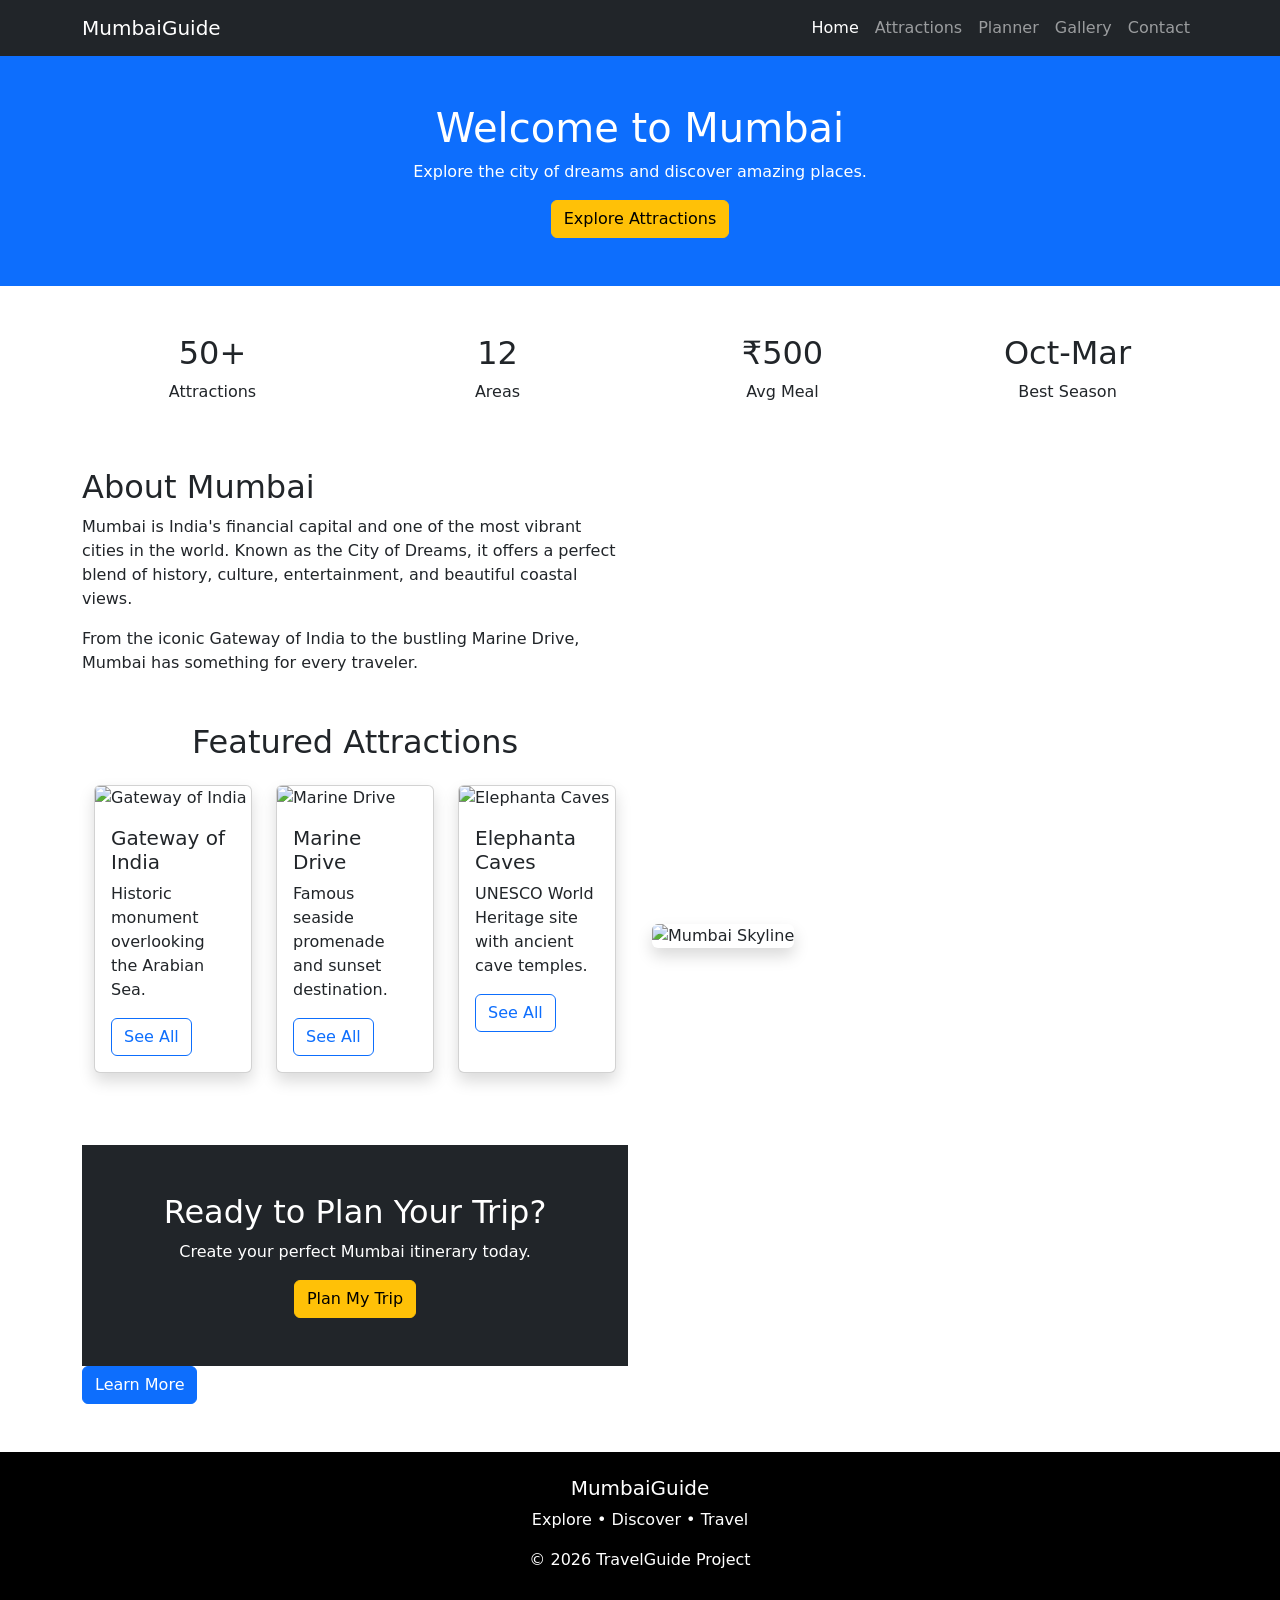
==== index.html @ 3b8d062c "feat: complete home page" ====
<!DOCTYPE html>
<html lang="en">
<head>
<meta charset="UTF-8">
<meta name="viewport" content="width=device-width, initial-scale=1.0">

<title>Mumbai Guide</title>

<link href="https://cdn.jsdelivr.net/npm/bootstrap@5.3.3/dist/css/bootstrap.min.css" rel="stylesheet">

</head>
<body>

<nav class="navbar navbar-expand-lg navbar-dark bg-dark">
<div class="container">

<a class="navbar-brand" href="#">
MumbaiGuide
</a>

<button class="navbar-toggler"
type="button"
data-bs-toggle="collapse"
data-bs-target="#navbarNav">

<span class="navbar-toggler-icon"></span>

</button>

<div class="collapse navbar-collapse" id="navbarNav">

<ul class="navbar-nav ms-auto">

<li class="nav-item">
<a class="nav-link active" href="index.html">Home</a>
</li>

<li class="nav-item">
<a class="nav-link" href="attractions.html">Attractions</a>
</li>

<li class="nav-item">
<a class="nav-link" href="planner.html">Planner</a>
</li>

<li class="nav-item">
<a class="nav-link" href="gallery.html">Gallery</a>
</li>

<li class="nav-item">
<a class="nav-link" href="contact.html">Contact</a>
</li>

</ul>

</div>
</div>
</nav>

<section class="bg-primary text-white text-center p-5">

<h1>Welcome to Mumbai</h1>

<p>
Explore the city of dreams and discover amazing places.
</p>

<a href="attractions.html" class="btn btn-warning">
Explore Attractions
</a>

</section>

<div class="container my-5">

<div class="row text-center">

<div class="col-md-3">
<h2>50+</h2>
<p>Attractions</p>
</div>

<div class="col-md-3">
<h2>12</h2>
<p>Areas</p>
</div>

<div class="col-md-3">
<h2>₹500</h2>
<p>Avg Meal</p>
</div>

<div class="col-md-3">
<h2>Oct-Mar</h2>
<p>Best Season</p>
</div>

</div>

</div>

<script src="https://cdn.jsdelivr.net/npm/bootstrap@5.3.3/dist/js/bootstrap.bundle.min.js"></script>

<section class="container my-5">
  <div class="row align-items-center">

    <div class="col-md-6">
      <h2>About Mumbai</h2>

      <p>
        Mumbai is India's financial capital and one of the most vibrant cities in the world.
        Known as the City of Dreams, it offers a perfect blend of history, culture,
        entertainment, and beautiful coastal views.
      </p>

      <p>
        From the iconic Gateway of India to the bustling Marine Drive,
        Mumbai has something for every traveler.
      </p>

<section class="container my-5">

  <h2 class="text-center mb-4">
    Featured Attractions
  </h2>

  <div class="row">

    <div class="col-md-4 mb-4">
      <div class="card h-100 shadow">

        <img
          src="https://images.unsplash.com/photo-1595658658481-d53d3f999875?w=800"
          class="card-img-top"
          alt="Gateway of India">

        <div class="card-body">
          <h5 class="card-title">Gateway of India</h5>

          <p class="card-text">
            Historic monument overlooking the Arabian Sea.
          </p>

          <a href="attractions.html" class="btn btn-outline-primary">
            See All
          </a>
        </div>

      </div>
    </div>

    <div class="col-md-4 mb-4">
      <div class="card h-100 shadow">

        <img
          src="https://images.unsplash.com/photo-1570168007204-dfb528c6958f?w=800"
          class="card-img-top"
          alt="Marine Drive">

        <div class="card-body">
          <h5 class="card-title">Marine Drive</h5>

          <p class="card-text">
            Famous seaside promenade and sunset destination.
          </p>

          <a href="attractions.html" class="btn btn-outline-primary">
            See All
          </a>
        </div>

      </div>
    </div>

    <div class="col-md-4 mb-4">
      <div class="card h-100 shadow">

        <img
          src="https://images.unsplash.com/photo-1609947017136-9daf32a5eb16?w=800"
          class="card-img-top"
          alt="Elephanta Caves">

        <div class="card-body">
          <h5 class="card-title">Elephanta Caves</h5>

          <p class="card-text">
            UNESCO World Heritage site with ancient cave temples.
          </p>

          <a href="attractions.html" class="btn btn-outline-primary">
            See All
          </a>
        </div>

      </div>
    </div>

  </div>

</section> 

<section class="bg-dark text-white text-center p-5">

  <h2>Ready to Plan Your Trip?</h2>

  <p>
    Create your perfect Mumbai itinerary today.
  </p>

  <a href="planner.html" class="btn btn-warning">
    Plan My Trip
  </a>

</section>


      <a href="attractions.html" class="btn btn-primary">
        Learn More
      </a>
    </div>

    <div class="col-md-6">
      <img
        src="https://images.unsplash.com/photo-1566552881560-0be862a7c445?w=900"
        class="img-fluid rounded shadow"
        alt="Mumbai Skyline">
    </div>

  </div>
</section>

<footer class="bg-black text-white text-center p-4">

  <h5>MumbaiGuide</h5>

  <p>
    Explore • Discover • Travel
  </p>

  <p>
    © 2026 TravelGuide Project
  </p>

</footer>
<script src="assets/js/navbar.js"></script>
</body>
</html>
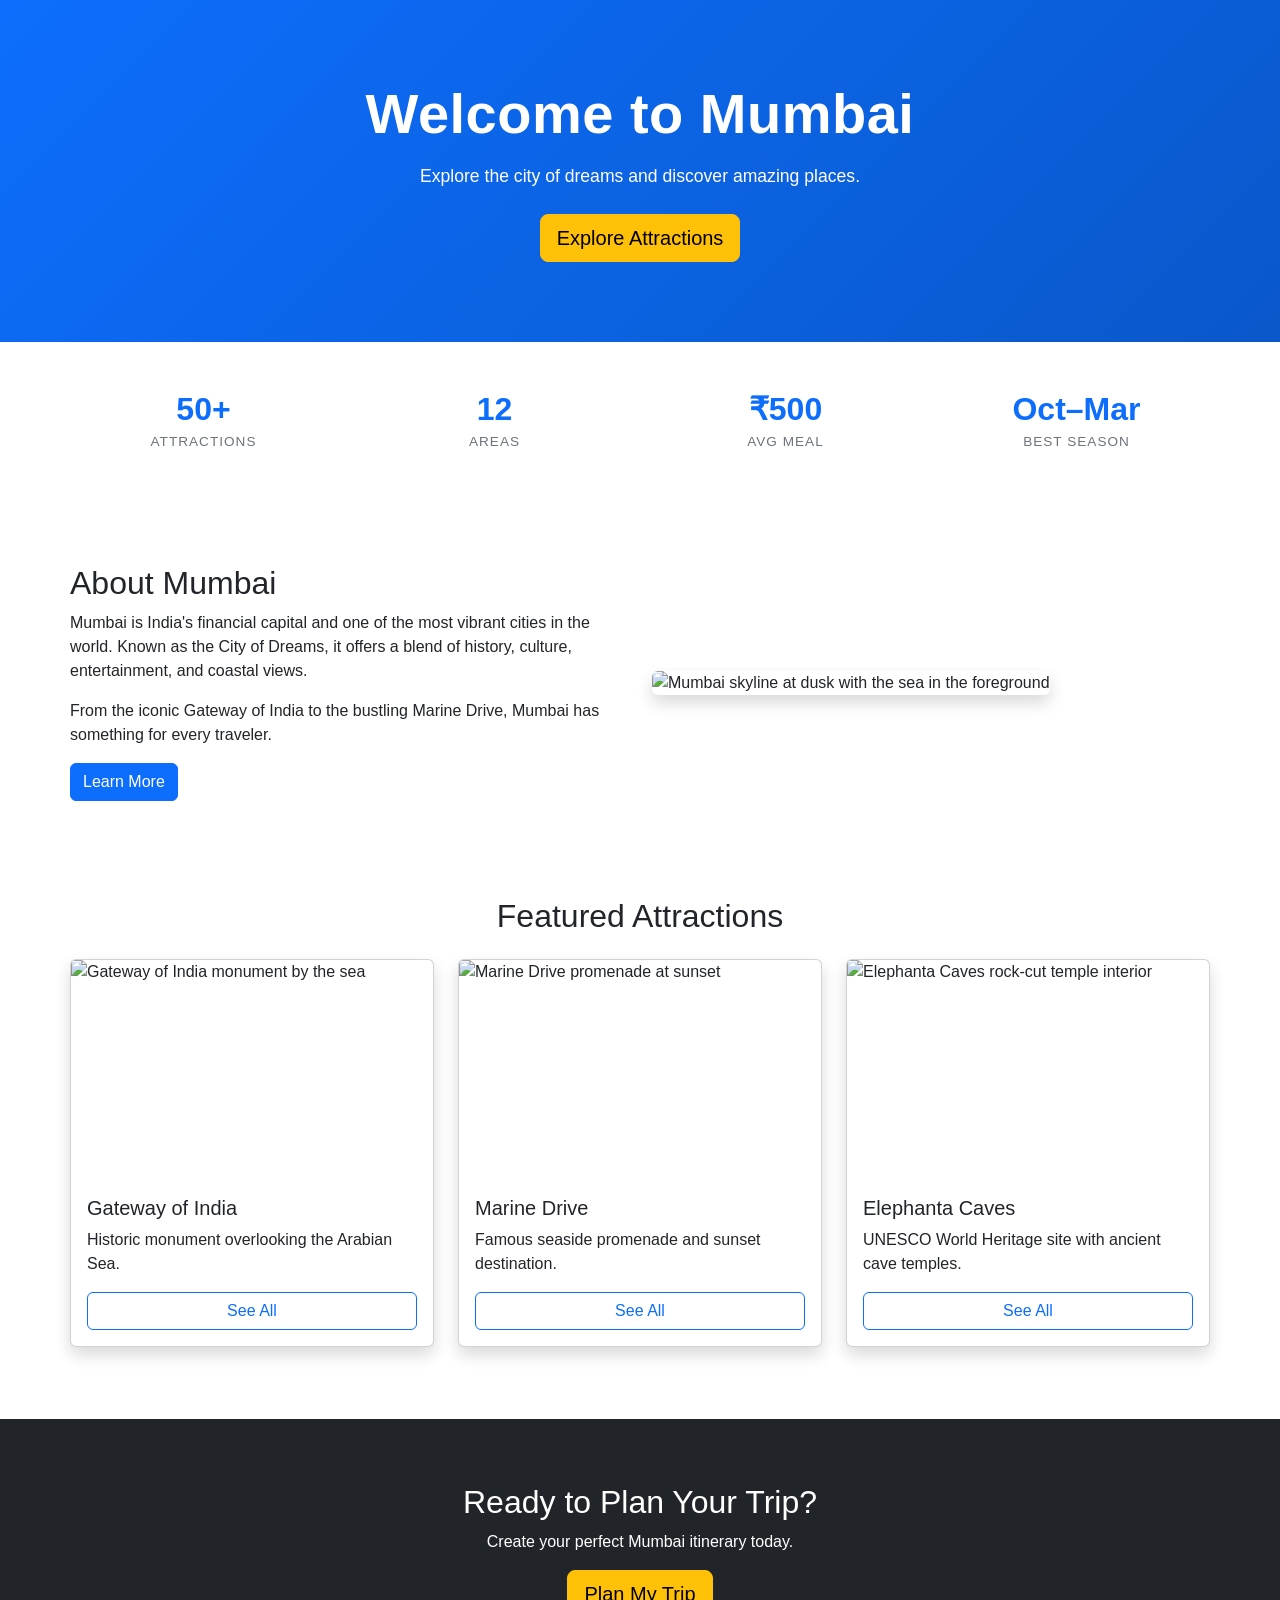
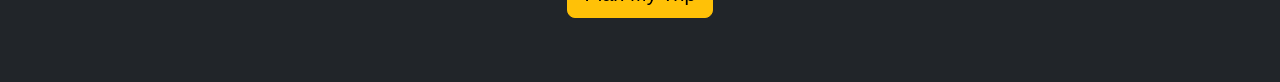
==== commit 5a07ecc0: "feat: complete home page layout and shared components" ====
--- a/index.html
+++ b/index.html
@@ -1,247 +1,153 @@
 <!DOCTYPE html>
 <html lang="en">
 <head>
-<meta charset="UTF-8">
-<meta name="viewport" content="width=device-width, initial-scale=1.0">
+  <meta charset="UTF-8">
+  <meta name="viewport" content="width=device-width, initial-scale=1.0">
+  <title>MumbaiGuide — Home</title>
 
-<title>Mumbai Guide</title>
-
-<link href="https://cdn.jsdelivr.net/npm/bootstrap@5.3.3/dist/css/bootstrap.min.css" rel="stylesheet">
-
+  <!-- Bootstrap CSS -->
+  <link href="https://cdn.jsdelivr.net/npm/bootstrap@5.3.3/dist/css/bootstrap.min.css" rel="stylesheet">
+  <!-- Bootstrap Icons -->
+  <link href="https://cdn.jsdelivr.net/npm/bootstrap-icons@1.11.3/font/bootstrap-icons.css" rel="stylesheet">
+  <!-- Custom styles (after Bootstrap so they can override it) -->
+  <link href="assets/css/main.css" rel="stylesheet">
+  <link href="assets/css/animations.css" rel="stylesheet">
 </head>
 <body>
 
-<nav class="navbar navbar-expand-lg navbar-dark bg-dark">
-<div class="container">
+  <!-- NAVBAR (shared component, injected by assets/js/navbar.js) -->
+  <div id="navbar-placeholder"></div>
 
-<a class="navbar-brand" href="#">
-MumbaiGuide
-</a>
+  <!-- HERO -->
+  <section class="hero text-white text-center">
+    <div class="container">
+      <h1 class="display-4">Welcome to Mumbai</h1>
+      <p class="lead">Explore the city of dreams and discover amazing places.</p>
+      <a href="attractions.html" class="btn btn-warning btn-lg">Explore Attractions</a>
+    </div>
+  </section>
 
-<button class="navbar-toggler"
-type="button"
-data-bs-toggle="collapse"
-data-bs-target="#navbarNav">
-
-<span class="navbar-toggler-icon"></span>
-
-</button>
-
-<div class="collapse navbar-collapse" id="navbarNav">
-
-<ul class="navbar-nav ms-auto">
-
-<li class="nav-item">
-<a class="nav-link active" href="index.html">Home</a>
-</li>
-
-<li class="nav-item">
-<a class="nav-link" href="attractions.html">Attractions</a>
-</li>
-
-<li class="nav-item">
-<a class="nav-link" href="planner.html">Planner</a>
-</li>
-
-<li class="nav-item">
-<a class="nav-link" href="gallery.html">Gallery</a>
-</li>
-
-<li class="nav-item">
-<a class="nav-link" href="contact.html">Contact</a>
-</li>
-
-</ul>
-
-</div>
-</div>
-</nav>
-
-<section class="bg-primary text-white text-center p-5">
-
-<h1>Welcome to Mumbai</h1>
-
-<p>
-Explore the city of dreams and discover amazing places.
-</p>
-
-<a href="attractions.html" class="btn btn-warning">
-Explore Attractions
-</a>
-
-</section>
-
-<div class="container my-5">
-
-<div class="row text-center">
-
-<div class="col-md-3">
-<h2>50+</h2>
-<p>Attractions</p>
-</div>
-
-<div class="col-md-3">
-<h2>12</h2>
-<p>Areas</p>
-</div>
-
-<div class="col-md-3">
-<h2>₹500</h2>
-<p>Avg Meal</p>
-</div>
-
-<div class="col-md-3">
-<h2>Oct-Mar</h2>
-<p>Best Season</p>
-</div>
-
-</div>
-
-</div>
-
-<script src="https://cdn.jsdelivr.net/npm/bootstrap@5.3.3/dist/js/bootstrap.bundle.min.js"></script>
-
-<section class="container my-5">
-  <div class="row align-items-center">
-
-    <div class="col-md-6">
-      <h2>About Mumbai</h2>
-
-      <p>
-        Mumbai is India's financial capital and one of the most vibrant cities in the world.
-        Known as the City of Dreams, it offers a perfect blend of history, culture,
-        entertainment, and beautiful coastal views.
-      </p>
-
-      <p>
-        From the iconic Gateway of India to the bustling Marine Drive,
-        Mumbai has something for every traveler.
-      </p>
-
-<section class="container my-5">
-
-  <h2 class="text-center mb-4">
-    Featured Attractions
-  </h2>
-
-  <div class="row">
-
-    <div class="col-md-4 mb-4">
-      <div class="card h-100 shadow">
-
-        <img
-          src="https://images.unsplash.com/photo-1595658658481-d53d3f999875?w=800"
-          class="card-img-top"
-          alt="Gateway of India">
-
-        <div class="card-body">
-          <h5 class="card-title">Gateway of India</h5>
-
-          <p class="card-text">
-            Historic monument overlooking the Arabian Sea.
-          </p>
-
-          <a href="attractions.html" class="btn btn-outline-primary">
-            See All
-          </a>
-        </div>
-
+  <!-- QUICK STATS -->
+  <section class="container section-padded">
+    <div class="row text-center stats-bar">
+      <div class="col-6 col-md-3 mb-4 mb-md-0">
+        <h2>50+</h2>
+        <p>Attractions</p>
+      </div>
+      <div class="col-6 col-md-3 mb-4 mb-md-0">
+        <h2>12</h2>
+        <p>Areas</p>
+      </div>
+      <div class="col-6 col-md-3">
+        <h2>₹500</h2>
+        <p>Avg Meal</p>
+      </div>
+      <div class="col-6 col-md-3">
+        <h2>Oct–Mar</h2>
+        <p>Best Season</p>
       </div>
     </div>
+  </section>
 
-    <div class="col-md-4 mb-4">
-      <div class="card h-100 shadow">
+  <!-- ABOUT MUMBAI -->
+  <section class="container section-padded">
+    <div class="row align-items-center g-4">
 
+      <div class="col-md-6">
+        <h2>About Mumbai</h2>
+        <p>
+          Mumbai is India's financial capital and one of the most vibrant cities in the world.
+          Known as the City of Dreams, it offers a blend of history, culture,
+          entertainment, and coastal views.
+        </p>
+        <p>
+          From the iconic Gateway of India to the bustling Marine Drive,
+          Mumbai has something for every traveler.
+        </p>
+        <a href="attractions.html" class="btn btn-primary">Learn More</a>
+      </div>
+
+      <div class="col-md-6">
         <img
-          src="https://images.unsplash.com/photo-1570168007204-dfb528c6958f?w=800"
-          class="card-img-top"
-          alt="Marine Drive">
+          src="https://images.unsplash.com/photo-1566552881560-0be862a7c445?w=900&q=80"
+          class="img-fluid rounded shadow"
+          alt="Mumbai skyline at dusk with the sea in the foreground"
+          loading="lazy">
+      </div>
 
-        <div class="card-body">
-          <h5 class="card-title">Marine Drive</h5>
+    </div>
+  </section>
 
-          <p class="card-text">
-            Famous seaside promenade and sunset destination.
-          </p>
+  <!-- FEATURED ATTRACTIONS -->
+  <section class="container section-padded">
+    <h2 class="text-center mb-4">Featured Attractions</h2>
 
-          <a href="attractions.html" class="btn btn-outline-primary">
-            See All
-          </a>
+    <div class="row">
+
+      <div class="col-md-4 mb-4">
+        <div class="card h-100 shadow featured-card">
+          <img
+            src="https://images.unsplash.com/photo-1595658658481-d53d3f999875?w=800&q=80"
+            class="card-img-top"
+            alt="Gateway of India monument by the sea"
+            loading="lazy">
+          <div class="card-body d-flex flex-column">
+            <h5 class="card-title">Gateway of India</h5>
+            <p class="card-text">Historic monument overlooking the Arabian Sea.</p>
+            <a href="attractions.html" class="btn btn-outline-primary mt-auto">See All</a>
+          </div>
         </div>
+      </div>
 
+      <div class="col-md-4 mb-4">
+        <div class="card h-100 shadow featured-card">
+          <img
+            src="https://images.unsplash.com/photo-1570168007204-dfb528c6958f?w=800&q=80"
+            class="card-img-top"
+            alt="Marine Drive promenade at sunset"
+            loading="lazy">
+          <div class="card-body d-flex flex-column">
+            <h5 class="card-title">Marine Drive</h5>
+            <p class="card-text">Famous seaside promenade and sunset destination.</p>
+            <a href="attractions.html" class="btn btn-outline-primary mt-auto">See All</a>
+          </div>
+        </div>
       </div>
+
+      <div class="col-md-4 mb-4">
+        <div class="card h-100 shadow featured-card">
+          <img
+            src="https://images.unsplash.com/photo-1609947017136-9daf32a5eb16?w=800&q=80"
+            class="card-img-top"
+            alt="Elephanta Caves rock-cut temple interior"
+            loading="lazy">
+          <div class="card-body d-flex flex-column">
+            <h5 class="card-title">Elephanta Caves</h5>
+            <p class="card-text">UNESCO World Heritage site with ancient cave temples.</p>
+            <a href="attractions.html" class="btn btn-outline-primary mt-auto">See All</a>
+          </div>
+        </div>
+      </div>
+
     </div>
+  </section>
 
-    <div class="col-md-4 mb-4">
-      <div class="card h-100 shadow">
+  <!-- CALL TO ACTION -->
+  <section class="bg-dark text-white text-center cta-section">
+    <div class="container">
+      <h2>Ready to Plan Your Trip?</h2>
+      <p>Create your perfect Mumbai itinerary today.</p>
+      <a href="planner.html" class="btn btn-warning btn-lg">Plan My Trip</a>
+    </div>
+  </section>
 
-        <img
-          src="https://images.unsplash.com/photo-1609947017136-9daf32a5eb16?w=800"
-          class="card-img-top"
-          alt="Elephanta Caves">
+  <!-- FOOTER (shared component, injected by assets/js/navbar.js) -->
+  <div id="footer-placeholder"></div>
 
-        <div class="card-body">
-          <h5 class="card-title">Elephanta Caves</h5>
+  <!-- Bootstrap JS bundle (includes Popper) -->
+  <script src="https://cdn.jsdelivr.net/npm/bootstrap@5.3.3/dist/js/bootstrap.bundle.min.js"></script>
+  <!-- Shared navbar/footer loader + active link highlighter -->
+  <script src="assets/js/navbar.js"></script>
 
-          <p class="card-text">
-            UNESCO World Heritage site with ancient cave temples.
-          </p>
-
-          <a href="attractions.html" class="btn btn-outline-primary">
-            See All
-          </a>
-        </div>
-
-      </div>
-    </div>
-
-  </div>
-
-</section> 
-
-<section class="bg-dark text-white text-center p-5">
-
-  <h2>Ready to Plan Your Trip?</h2>
-
-  <p>
-    Create your perfect Mumbai itinerary today.
-  </p>
-
-  <a href="planner.html" class="btn btn-warning">
-    Plan My Trip
-  </a>
-
-</section>
-
-
-      <a href="attractions.html" class="btn btn-primary">
-        Learn More
-      </a>
-    </div>
-
-    <div class="col-md-6">
-      <img
-        src="https://images.unsplash.com/photo-1566552881560-0be862a7c445?w=900"
-        class="img-fluid rounded shadow"
-        alt="Mumbai Skyline">
-    </div>
-
-  </div>
-</section>
-
-<footer class="bg-black text-white text-center p-4">
-
-  <h5>MumbaiGuide</h5>
-
-  <p>
-    Explore • Discover • Travel
-  </p>
-
-  <p>
-    © 2026 TravelGuide Project
-  </p>
-
-</footer>
-<script src="assets/js/navbar.js"></script>
 </body>
 </html>
--- a/assets/css/main.css
+++ b/assets/css/main.css
@@ -0,0 +1,65 @@
+/* ===========================
+   Global Styles — MumbaiGuide
+   =========================== */
+
+body {
+  font-family: 'Segoe UI', Roboto, Helvetica, Arial, sans-serif;
+  color: #212529;
+}
+
+/* Hero section on homepage */
+.hero {
+  background: linear-gradient(135deg, #0d6efd 0%, #0a58ca 100%);
+  padding: 5rem 1rem;
+}
+
+.hero h1 {
+  font-weight: 700;
+  letter-spacing: 0.5px;
+}
+
+.hero p {
+  font-size: 1.1rem;
+  max-width: 600px;
+  margin: 1rem auto 1.5rem;
+}
+
+/* Quick stats bar */
+.stats-bar h2 {
+  font-weight: 700;
+  color: #0d6efd;
+  margin-bottom: 0.25rem;
+}
+
+.stats-bar p {
+  color: #6c757d;
+  text-transform: uppercase;
+  font-size: 0.85rem;
+  letter-spacing: 1px;
+}
+
+/* Section spacing consistency */
+.section-padded {
+  padding: 3rem 0;
+}
+
+/* Featured card images */
+.featured-card img {
+  height: 220px;
+  object-fit: cover;
+}
+
+/* CTA section */
+.cta-section {
+  padding: 4rem 1rem;
+}
+
+/* Footer links (if added later) */
+footer a {
+  color: #adb5bd;
+  text-decoration: none;
+}
+
+footer a:hover {
+  color: #ffffff;
+}
--- a/assets/css/animations.css
+++ b/assets/css/animations.css
@@ -0,0 +1,35 @@
+/* ===========================
+   Animations & Hover Effects
+   =========================== */
+
+/* Featured attraction cards lift on hover */
+.featured-card {
+  transition: transform 0.2s ease, box-shadow 0.2s ease;
+}
+
+.featured-card:hover {
+  transform: translateY(-6px);
+  box-shadow: 0 10px 24px rgba(0, 0, 0, 0.15);
+}
+
+/* Buttons get a subtle lift on hover */
+.btn {
+  transition: transform 0.15s ease;
+}
+
+.btn:hover {
+  transform: translateY(-2px);
+}
+
+/* Respect reduced motion preferences */
+@media (prefers-reduced-motion: reduce) {
+  .featured-card,
+  .btn {
+    transition: none;
+  }
+
+  .featured-card:hover,
+  .btn:hover {
+    transform: none;
+  }
+}
